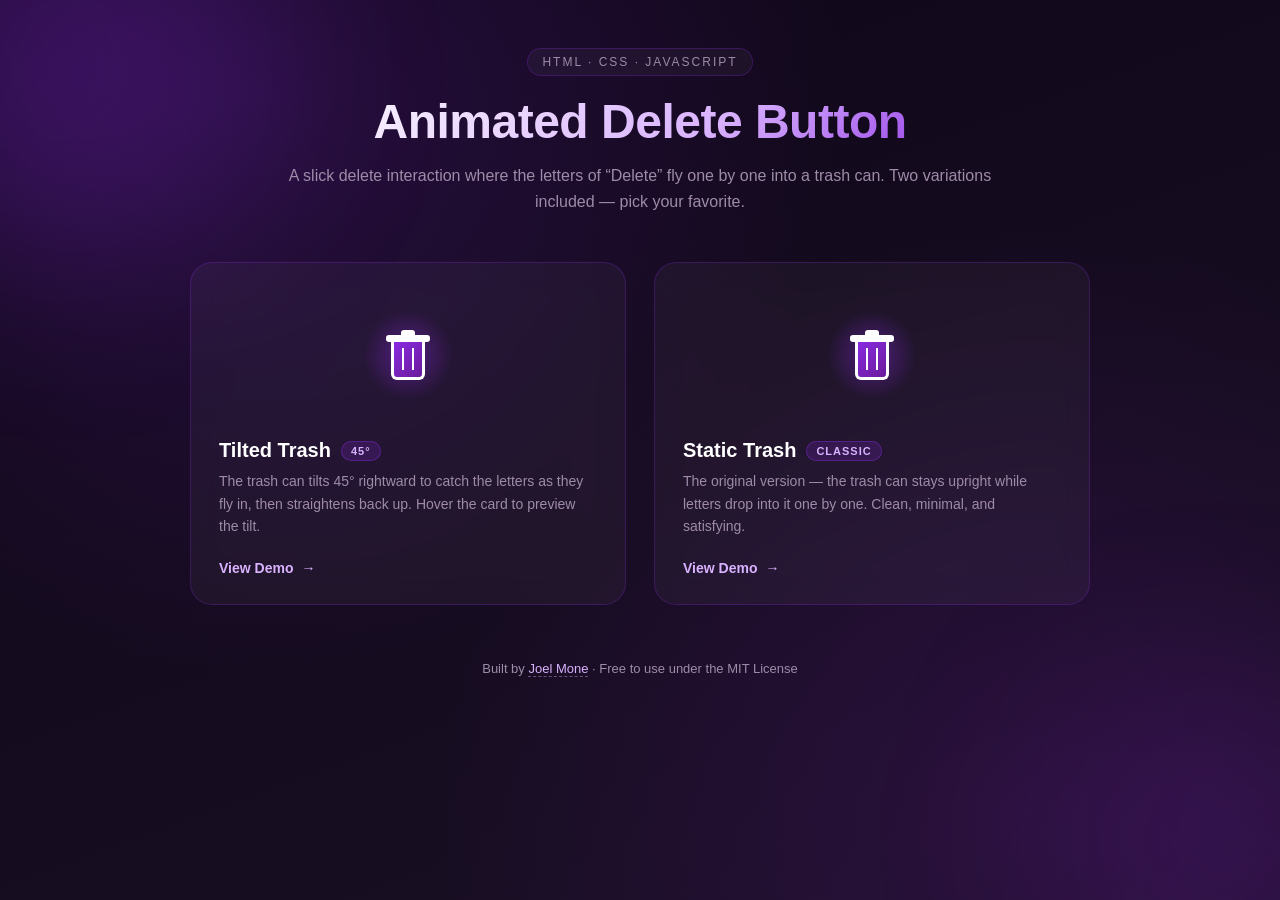
==== index.html @ 3dc28b11 "Update landing page" ====
<!DOCTYPE html>
<html lang="en">
<head>
    <meta charset="UTF-8">
    <meta name="viewport" content="width=device-width, initial-scale=1.0">
    <title>Animated Delete Button — Tilted & Static</title>
    <meta name="description" content="A slick animated Delete button where letters fly into a trash can. Two versions: tilted and static.">

    <style>
        /* ---------- Reset & Base ---------- */
        *,
        *::before,
        *::after {
            box-sizing: border-box;
            margin: 0;
            padding: 0;
        }

        :root {
            --bg-1: #0f0618;
            --bg-2: #1a1025;
            --purple-1: #8a2be2;
            --purple-2: #6a1b9a;
            --purple-glow: rgba(138, 43, 226, 0.5);
            --purple-glow-strong: rgba(138, 43, 226, 0.9);
            --text: #ffffff;
            --text-dim: #9e8ba8;
            --card-bg: rgba(255, 255, 255, 0.04);
            --card-border: rgba(138, 43, 226, 0.25);
        }

        html, body {
            min-height: 100vh;
        }

        body {
            font-family: 'Segoe UI', Tahoma, Geneva, Verdana, sans-serif;
            background:
                radial-gradient(circle at 20% 10%, rgba(138, 43, 226, 0.18), transparent 45%),
                radial-gradient(circle at 80% 90%, rgba(106, 27, 154, 0.22), transparent 45%),
                linear-gradient(160deg, var(--bg-1), var(--bg-2));
            color: var(--text);
            display: flex;
            flex-direction: column;
            align-items: center;
            padding: 48px 20px 64px;
            overflow-x: hidden;
        }

        /* Subtle floating orbs for ambience */
        body::before,
        body::after {
            content: "";
            position: fixed;
            border-radius: 50%;
            filter: blur(90px);
            pointer-events: none;
            z-index: 0;
        }
        body::before {
            width: 380px;
            height: 380px;
            background: rgba(138, 43, 226, 0.25);
            top: -120px;
            left: -120px;
        }
        body::after {
            width: 320px;
            height: 320px;
            background: rgba(106, 27, 154, 0.25);
            bottom: -100px;
            right: -100px;
        }

        /* ---------- Header ---------- */
        .page-header {
            text-align: center;
            max-width: 720px;
            margin-bottom: 48px;
            position: relative;
            z-index: 1;
            animation: fadeUp 0.7s ease both;
        }

        .badge {
            display: inline-block;
            padding: 6px 14px;
            border: 1px solid var(--card-border);
            background: var(--card-bg);
            border-radius: 999px;
            font-size: 12px;
            letter-spacing: 2px;
            text-transform: uppercase;
            color: var(--text-dim);
            margin-bottom: 18px;
            backdrop-filter: blur(8px);
        }

        .page-header h1 {
            font-size: clamp(28px, 5vw, 48px);
            font-weight: 800;
            letter-spacing: -0.5px;
            line-height: 1.15;
            background: linear-gradient(135deg, #ffffff 0%, #d9b3ff 60%, #8a2be2 100%);
            -webkit-background-clip: text;
            background-clip: text;
            -webkit-text-fill-color: transparent;
            margin-bottom: 14px;
        }

        .page-header p {
            color: var(--text-dim);
            font-size: 16px;
            line-height: 1.6;
        }

        /* ---------- Cards ---------- */
        .demos {
            display: grid;
            grid-template-columns: repeat(auto-fit, minmax(320px, 1fr));
            gap: 28px;
            width: 100%;
            max-width: 900px;
            position: relative;
            z-index: 1;
        }

        .demo-card {
            position: relative;
            display: flex;
            flex-direction: column;
            padding: 32px 28px 28px;
            background: var(--card-bg);
            border: 1px solid var(--card-border);
            border-radius: 22px;
            backdrop-filter: blur(14px);
            -webkit-backdrop-filter: blur(14px);
            text-decoration: none;
            color: inherit;
            overflow: hidden;
            transition: transform 0.35s cubic-bezier(0.34, 1.56, 0.64, 1),
                        border-color 0.35s ease,
                        box-shadow 0.35s ease;
            animation: fadeUp 0.7s ease both;
        }

        .demo-card:nth-child(1) { animation-delay: 0.1s; }
        .demo-card:nth-child(2) { animation-delay: 0.2s; }

        .demo-card::before {
            content: "";
            position: absolute;
            inset: -1px;
            border-radius: inherit;
            padding: 1px;
            background: linear-gradient(135deg, rgba(138, 43, 226, 0.6), transparent 50%, rgba(138, 43, 226, 0.3));
            -webkit-mask: linear-gradient(#000 0 0) content-box, linear-gradient(#000 0 0);
            mask: linear-gradient(#000 0 0) content-box, linear-gradient(#000 0 0);
            -webkit-mask-composite: xor;
            mask-composite: exclude;
            opacity: 0;
            transition: opacity 0.35s ease;
            pointer-events: none;
        }

        .demo-card:hover {
            transform: translateY(-6px);
            border-color: rgba(138, 43, 226, 0.6);
            box-shadow: 0 18px 40px -12px var(--purple-glow-strong);
        }

        .demo-card:hover::before {
            opacity: 1;
        }

        /* Visual preview of the trash icon */
        .preview {
            display: flex;
            justify-content: center;
            align-items: center;
            height: 120px;
            margin-bottom: 24px;
            position: relative;
        }

        .trash-preview {
            position: relative;
            width: 44px;
            height: 50px;
            display: flex;
            flex-direction: column;
            align-items: center;
            justify-content: flex-end;
            transition: transform 0.4s cubic-bezier(0.34, 1.56, 0.64, 1);
            transform-origin: bottom center;
        }

        /* Tilted version tilts on card hover */
        .demo-card.tilted:hover .trash-preview {
            transform: rotateZ(45deg) translateX(8px);
        }

        .preview .lid {
            width: 44px;
            height: 7px;
            background: #ffffff;
            border-radius: 3px;
            position: relative;
            z-index: 2;
            transition: transform 0.25s ease;
            transform-origin: center bottom;
        }
        .preview .lid::before {
            content: "";
            position: absolute;
            top: -5px;
            left: 50%;
            transform: translateX(-50%);
            width: 14px;
            height: 5px;
            background: #ffffff;
            border-radius: 3px 3px 0 0;
        }

        .preview .body {
            width: 34px;
            height: 38px;
            border: 3px solid #ffffff;
            border-top: none;
            border-radius: 0 0 6px 6px;
            position: relative;
            background: linear-gradient(135deg, var(--purple-1), var(--purple-2));
        }
        .preview .body::before,
        .preview .body::after {
            content: "";
            position: absolute;
            top: 6px;
            width: 2px;
            height: 22px;
            background: #ffffff;
        }
        .preview .body::before { left: 8px; }
        .preview .body::after { right: 8px; }

        /* Glow behind the icon */
        .preview::after {
            content: "";
            position: absolute;
            width: 90px;
            height: 90px;
            border-radius: 50%;
            background: radial-gradient(circle, rgba(138, 43, 226, 0.45), transparent 70%);
            z-index: -1;
            transition: transform 0.35s ease;
        }
        .demo-card:hover .preview::after {
            transform: scale(1.3);
        }

        .demo-card h2 {
            font-size: 20px;
            font-weight: 700;
            margin-bottom: 8px;
            display: flex;
            align-items: center;
            gap: 10px;
        }

        .demo-card h2 .tag {
            font-size: 11px;
            font-weight: 600;
            letter-spacing: 1px;
            text-transform: uppercase;
            padding: 3px 9px;
            border-radius: 999px;
            background: rgba(138, 43, 226, 0.18);
            color: #d9b3ff;
            border: 1px solid rgba(138, 43, 226, 0.4);
        }

        .demo-card p {
            color: var(--text-dim);
            font-size: 14px;
            line-height: 1.6;
            margin-bottom: 22px;
            flex: 1;
        }

        .demo-card .cta {
            display: inline-flex;
            align-items: center;
            gap: 8px;
            font-size: 14px;
            font-weight: 600;
            color: #d9b3ff;
            transition: gap 0.3s ease, color 0.3s ease;
        }

        .demo-card:hover .cta {
            gap: 14px;
            color: #ffffff;
        }

        .demo-card .cta .arrow {
            transition: transform 0.3s ease;
        }
        .demo-card:hover .cta .arrow {
            transform: translateX(2px);
        }

        /* ---------- Footer ---------- */
        .page-footer {
            margin-top: 56px;
            text-align: center;
            color: var(--text-dim);
            font-size: 13px;
            position: relative;
            z-index: 1;
            animation: fadeUp 0.7s ease 0.3s both;
        }

        .page-footer a {
            color: #d9b3ff;
            text-decoration: none;
            border-bottom: 1px dashed rgba(217, 179, 255, 0.4);
            transition: color 0.25s ease, border-color 0.25s ease;
        }
        .page-footer a:hover {
            color: #ffffff;
            border-color: #ffffff;
        }

        /* ---------- Animations ---------- */
        @keyframes fadeUp {
            from {
                opacity: 0;
                transform: translateY(20px);
            }
            to {
                opacity: 1;
                transform: translateY(0);
            }
        }

        /* ---------- Responsive ---------- */
        @media (max-width: 480px) {
            body { padding: 32px 16px 48px; }
            .demo-card { padding: 26px 22px 22px; }
            .preview { height: 100px; }
        }
    </style>
</head>
<body>

    <header class="page-header">
        <span class="badge">HTML · CSS · JavaScript</span>
        <h1>Animated Delete Button</h1>
        <p>
            A slick delete interaction where the letters of &ldquo;Delete&rdquo; fly one by one
            into a trash can. Two variations included — pick your favorite.
        </p>
    </header>

    <main class="demos">
        <!-- Tilted Version -->
        <a class="demo-card tilted" href="./tilted/index.html">
            <div class="preview">
                <div class="trash-preview">
                    <div class="lid"></div>
                    <div class="body"></div>
                </div>
            </div>
            <h2>
                Tilted Trash
                <span class="tag">45°</span>
            </h2>
            <p>
                The trash can tilts 45° rightward to catch the letters as they fly in,
                then straightens back up. Hover the card to preview the tilt.
            </p>
            <span class="cta">
                View Demo
                <span class="arrow">→</span>
            </span>
        </a>

        <!-- Static Version -->
        <a class="demo-card static" href="./static/index.html">
            <div class="preview">
                <div class="trash-preview">
                    <div class="lid"></div>
                    <div class="body"></div>
                </div>
            </div>
            <h2>
                Static Trash
                <span class="tag">Classic</span>
            </h2>
            <p>
                The original version — the trash can stays upright while letters
                drop into it one by one. Clean, minimal, and satisfying.
            </p>
            <span class="cta">
                View Demo
                <span class="arrow">→</span>
            </span>
        </a>
    </main>

    <footer class="page-footer">
        Built by <a href="https://github.com/monejoel" target="_blank" rel="noopener">Joel Mone</a>
        · Free to use under the MIT License
    </footer>

</body>
</html>
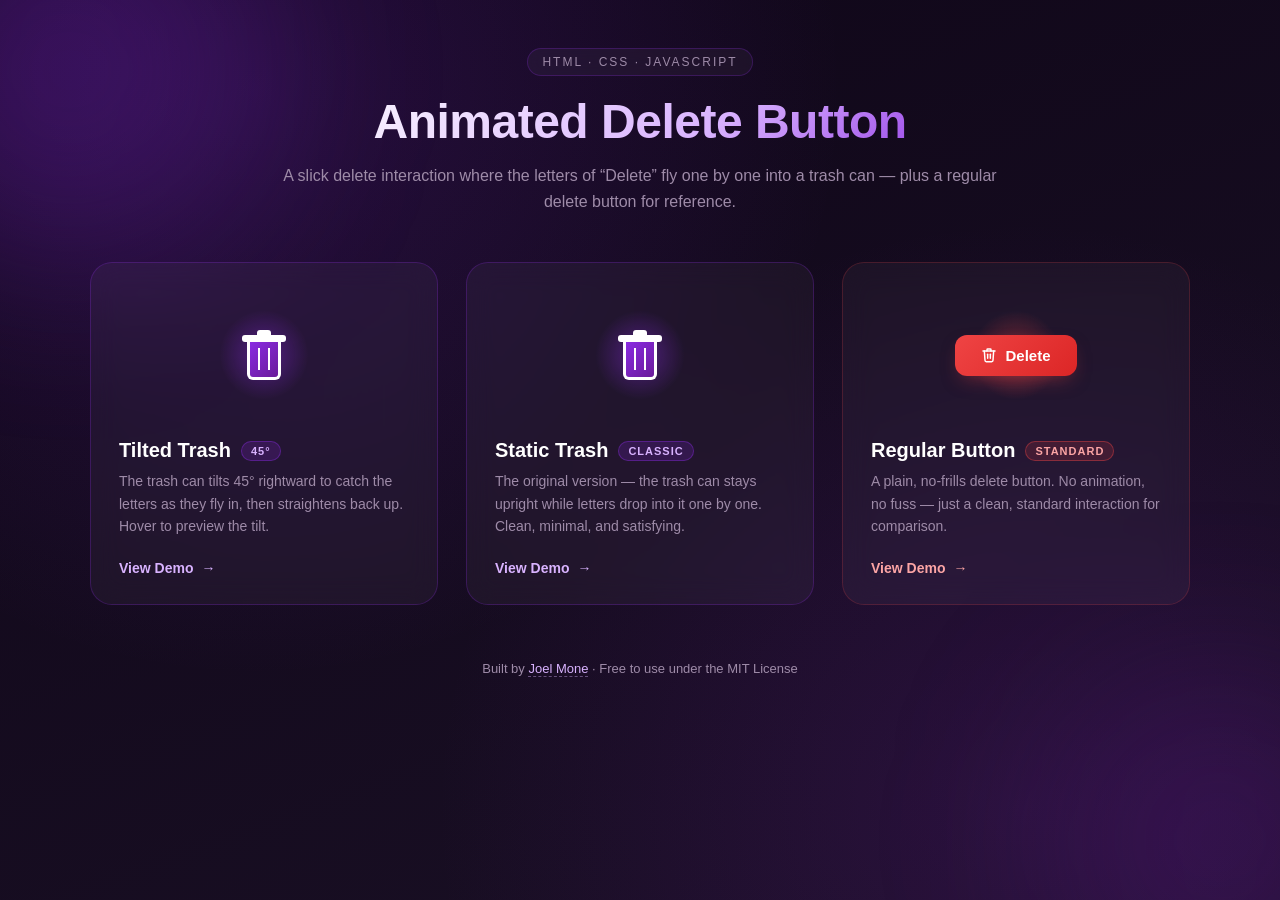
==== commit f429255d: "Updated the landing page, regular page and the README" ====
--- a/index.html
+++ b/index.html
@@ -3,8 +3,8 @@
 <head>
     <meta charset="UTF-8">
     <meta name="viewport" content="width=device-width, initial-scale=1.0">
-    <title>Animated Delete Button — Tilted & Static</title>
-    <meta name="description" content="A slick animated Delete button where letters fly into a trash can. Two versions: tilted and static.">
+    <title>Animated Delete Button — Tilted, Static & Regular</title>
+    <meta name="description" content="A slick animated Delete button where letters fly into a trash can. Three versions: tilted, static, and a regular delete button.">
 
     <style>
         /* ---------- Reset & Base ---------- */
@@ -23,6 +23,10 @@
             --purple-2: #6a1b9a;
             --purple-glow: rgba(138, 43, 226, 0.5);
             --purple-glow-strong: rgba(138, 43, 226, 0.9);
+            --red-1: #ef4444;
+            --red-2: #dc2626;
+            --red-glow: rgba(239, 68, 68, 0.5);
+            --red-glow-strong: rgba(239, 68, 68, 0.9);
             --text: #ffffff;
             --text-dim: #9e8ba8;
             --card-bg: rgba(255, 255, 255, 0.04);
@@ -47,7 +51,6 @@
             overflow-x: hidden;
         }
 
-        /* Subtle floating orbs for ambience */
         body::before,
         body::after {
             content: "";
@@ -117,10 +120,10 @@
         /* ---------- Cards ---------- */
         .demos {
             display: grid;
-            grid-template-columns: repeat(auto-fit, minmax(320px, 1fr));
+            grid-template-columns: repeat(auto-fit, minmax(300px, 1fr));
             gap: 28px;
             width: 100%;
-            max-width: 900px;
+            max-width: 1100px;
             position: relative;
             z-index: 1;
         }
@@ -144,36 +147,29 @@
             animation: fadeUp 0.7s ease both;
         }
 
-        .demo-card:nth-child(1) { animation-delay: 0.1s; }
-        .demo-card:nth-child(2) { animation-delay: 0.2s; }
-
-        .demo-card::before {
-            content: "";
-            position: absolute;
-            inset: -1px;
-            border-radius: inherit;
-            padding: 1px;
-            background: linear-gradient(135deg, rgba(138, 43, 226, 0.6), transparent 50%, rgba(138, 43, 226, 0.3));
-            -webkit-mask: linear-gradient(#000 0 0) content-box, linear-gradient(#000 0 0);
-            mask: linear-gradient(#000 0 0) content-box, linear-gradient(#000 0 0);
-            -webkit-mask-composite: xor;
-            mask-composite: exclude;
-            opacity: 0;
-            transition: opacity 0.35s ease;
-            pointer-events: none;
-        }
-
-        .demo-card:hover {
+        .demo-card:nth-child(1) { animation-delay: 0.05s; }
+        .demo-card:nth-child(2) { animation-delay: 0.15s; }
+        .demo-card:nth-child(3) { animation-delay: 0.25s; }
+
+        /* Purple glow for animated cards */
+        .demo-card.tilted:hover,
+        .demo-card.static:hover {
             transform: translateY(-6px);
             border-color: rgba(138, 43, 226, 0.6);
             box-shadow: 0 18px 40px -12px var(--purple-glow-strong);
         }
 
-        .demo-card:hover::before {
-            opacity: 1;
-        }
-
-        /* Visual preview of the trash icon */
+        /* Red glow for regular card */
+        .demo-card.regular {
+            border-color: rgba(239, 68, 68, 0.2);
+        }
+        .demo-card.regular:hover {
+            transform: translateY(-6px);
+            border-color: rgba(239, 68, 68, 0.6);
+            box-shadow: 0 18px 40px -12px var(--red-glow-strong);
+        }
+
+        /* ---------- Preview ---------- */
         .preview {
             display: flex;
             justify-content: center;
@@ -195,7 +191,6 @@
             transform-origin: bottom center;
         }
 
-        /* Tilted version tilts on card hover */
         .demo-card.tilted:hover .trash-preview {
             transform: rotateZ(45deg) translateX(8px);
         }
@@ -207,8 +202,8 @@
             border-radius: 3px;
             position: relative;
             z-index: 2;
+            transform-origin: center bottom;
             transition: transform 0.25s ease;
-            transform-origin: center bottom;
         }
         .preview .lid::before {
             content: "";
@@ -243,7 +238,34 @@
         .preview .body::before { left: 8px; }
         .preview .body::after { right: 8px; }
 
-        /* Glow behind the icon */
+        /* Regular button preview */
+        .regular-preview {
+            display: inline-flex;
+            align-items: center;
+            gap: 8px;
+            padding: 12px 26px;
+            background: linear-gradient(135deg, var(--red-1), var(--red-2));
+            border-radius: 12px;
+            font-size: 15px;
+            font-weight: 700;
+            color: #ffffff;
+            box-shadow: 0 8px 20px -8px var(--red-glow);
+            transition: transform 0.3s ease;
+        }
+        .demo-card.regular:hover .regular-preview {
+            transform: translateY(-2px) scale(1.03);
+        }
+        .regular-preview svg {
+            width: 16px;
+            height: 16px;
+            stroke: currentColor;
+            stroke-width: 2.2;
+            fill: none;
+            stroke-linecap: round;
+            stroke-linejoin: round;
+        }
+
+        /* Glow */
         .preview::after {
             content: "";
             position: absolute;
@@ -254,10 +276,19 @@
             z-index: -1;
             transition: transform 0.35s ease;
         }
-        .demo-card:hover .preview::after {
+        .demo-card.tilted:hover .preview::after,
+        .demo-card.static:hover .preview::after {
             transform: scale(1.3);
         }
 
+        .demo-card.regular .preview::after {
+            background: radial-gradient(circle, rgba(239, 68, 68, 0.4), transparent 70%);
+        }
+        .demo-card.regular:hover .preview::after {
+            transform: scale(1.3);
+        }
+
+        /* ---------- Card Text ---------- */
         .demo-card h2 {
             font-size: 20px;
             font-weight: 700;
@@ -279,6 +310,12 @@
             border: 1px solid rgba(138, 43, 226, 0.4);
         }
 
+        .demo-card.regular h2 .tag {
+            background: rgba(239, 68, 68, 0.15);
+            color: #fca5a5;
+            border-color: rgba(239, 68, 68, 0.4);
+        }
+
         .demo-card p {
             color: var(--text-dim);
             font-size: 14px;
@@ -297,6 +334,10 @@
             transition: gap 0.3s ease, color 0.3s ease;
         }
 
+        .demo-card.regular .cta {
+            color: #fca5a5;
+        }
+
         .demo-card:hover .cta {
             gap: 14px;
             color: #ffffff;
@@ -333,14 +374,8 @@
 
         /* ---------- Animations ---------- */
         @keyframes fadeUp {
-            from {
-                opacity: 0;
-                transform: translateY(20px);
-            }
-            to {
-                opacity: 1;
-                transform: translateY(0);
-            }
+            from { opacity: 0; transform: translateY(20px); }
+            to   { opacity: 1; transform: translateY(0); }
         }
 
         /* ---------- Responsive ---------- */
@@ -358,7 +393,7 @@
         <h1>Animated Delete Button</h1>
         <p>
             A slick delete interaction where the letters of &ldquo;Delete&rdquo; fly one by one
-            into a trash can. Two variations included — pick your favorite.
+            into a trash can — plus a regular delete button for reference.
         </p>
     </header>
 
@@ -377,7 +412,7 @@
             </h2>
             <p>
                 The trash can tilts 45° rightward to catch the letters as they fly in,
-                then straightens back up. Hover the card to preview the tilt.
+                then straightens back up. Hover to preview the tilt.
             </p>
             <span class="cta">
                 View Demo
@@ -406,6 +441,34 @@
                 <span class="arrow">→</span>
             </span>
         </a>
+
+        <!-- Regular Version -->
+        <a class="demo-card regular" href="./regular.html">
+            <div class="preview">
+                <div class="regular-preview">
+                    <svg viewBox="0 0 24 24" aria-hidden="true">
+                        <polyline points="3 6 5 6 21 6"></polyline>
+                        <path d="M19 6l-1 14a2 2 0 0 1-2 2H8a2 2 0 0 1-2-2L5 6"></path>
+                        <path d="M10 11v6"></path>
+                        <path d="M14 11v6"></path>
+                        <path d="M9 6V4a1 1 0 0 1 1-1h4a1 1 0 0 1 1 1v2"></path>
+                    </svg>
+                    Delete
+                </div>
+            </div>
+            <h2>
+                Regular Button
+                <span class="tag">Standard</span>
+            </h2>
+            <p>
+                A plain, no-frills delete button. No animation, no fuss — just a clean,
+                standard interaction for comparison.
+            </p>
+            <span class="cta">
+                View Demo
+                <span class="arrow">→</span>
+            </span>
+        </a>
     </main>
 
     <footer class="page-footer">
